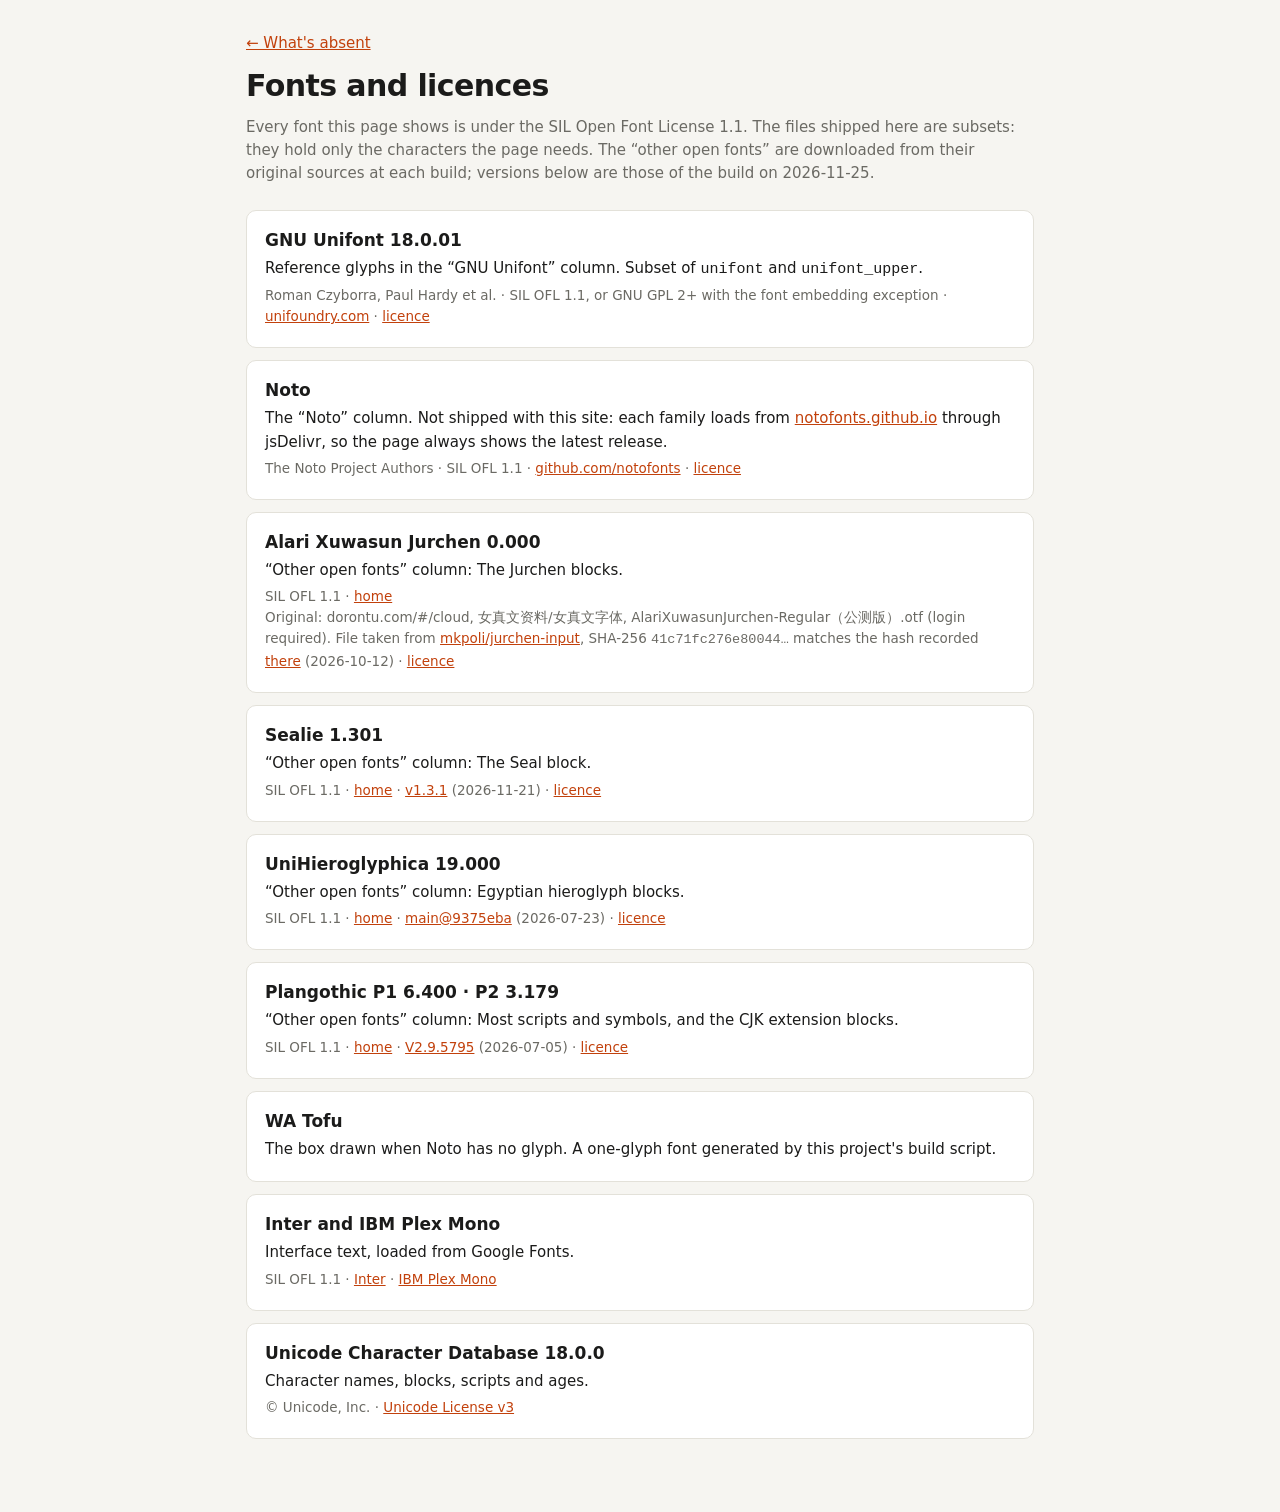
==== site/LICENSES/index.html @ 8b300b4f "Initial commit" ====
<!doctype html>
<html lang="en">
<head>
<meta charset="utf-8">
<meta name="viewport" content="width=device-width, initial-scale=1">
<title>Fonts and licences · What's absent</title>
<link rel="icon" href="../favicon.svg" type="image/svg+xml">
<style>
:root { --bg: #f6f5f1; --panel: #fff; --ink: #1b1b1a; --muted: #6b6a64; --line: #e3e1d9; --accent: #c2410c; color-scheme: light; }
@media (prefers-color-scheme: dark) {
  :root:not([data-theme="light"]) { --bg: #141413; --panel: #1d1d1b; --ink: #ecebe6; --muted: #a2a097; --line: #2f2e2a; --accent: #fb923c; color-scheme: dark; }
}
:root[data-theme="dark"] { --bg: #141413; --panel: #1d1d1b; --ink: #ecebe6; --muted: #a2a097; --line: #2f2e2a; --accent: #fb923c; color-scheme: dark; }
* { box-sizing: border-box; }
body { margin: 0; background: var(--bg); color: var(--ink); font: 15px/1.55 system-ui, -apple-system, "Segoe UI", sans-serif; }
main { max-width: 820px; margin: 0 auto; padding: 32px 16px 64px; }
a { color: var(--accent); }
h1 { font-size: 30px; letter-spacing: -0.02em; margin: 8px 0 6px; }
.lede { color: var(--muted); margin: 0 0 24px; }
section { background: var(--panel); border: 1px solid var(--line); border-radius: 10px; padding: 16px 18px; margin-bottom: 12px; }
section:target { outline: 2px solid var(--accent); }
h2 { font-size: 17px; margin: 0 0 4px; }
p { margin: 4px 0; }
.meta { color: var(--muted); font-size: 13.5px; }
</style>
</head>
<body>
<main>
  <a href="../">← What's absent</a>
  <h1>Fonts and licences</h1>
  <p class="lede">Every font this page shows is under the SIL Open Font License 1.1. The files shipped here are subsets: they hold only the characters the page needs. The “other open fonts” are downloaded from their original sources at each build; versions below are those of the build on 2026-11-25.</p>

  <section id="unifont">
    <h2>GNU Unifont 18.0.01</h2>
    <p>Reference glyphs in the “GNU Unifont” column. Subset of <code>unifont</code> and <code>unifont_upper</code>.</p>
    <p class="meta">Roman Czyborra, Paul Hardy et al. · SIL OFL 1.1, or GNU GPL 2+ with the font embedding exception · <a href="https://unifoundry.com/unifont/">unifoundry.com</a> · <a href="Unifont-OFL.txt">licence</a></p>
  </section>

  <section id="noto">
    <h2>Noto</h2>
    <p>The “Noto” column. Not shipped with this site: each family loads from <a href="https://github.com/notofonts/notofonts.github.io">notofonts.github.io</a> through jsDelivr, so the page always shows the latest release.</p>
    <p class="meta">The Noto Project Authors · SIL OFL 1.1 · <a href="https://github.com/notofonts">github.com/notofonts</a> · <a href="Noto-OFL.txt">licence</a></p>
  </section>

  <section id="alari">
    <h2>Alari Xuwasun Jurchen 0.000</h2>
    <p>“Other open fonts” column: The Jurchen blocks.</p>
    <p class="meta">SIL OFL 1.1 · <a href="https://dorontu.com/">home</a><br>Original: dorontu.com/#/cloud, 女真文资料/女真文字体, AlariXuwasunJurchen-Regular（公测版）.otf (login required). File taken from <a href="https://github.com/mkpoli/jurchen-input">mkpoli/jurchen-input</a>, SHA-256 <code>41c71fc276e80044…</code> matches the hash recorded <a href="https://github.com/mkpoli/jurchen-input/blob/main/docs/materials.md">there</a> (2026-10-12) · <a href="alari-OFL.txt">licence</a></p>
  </section>
  <section id="sealie">
    <h2>Sealie 1.301</h2>
    <p>“Other open fonts” column: The Seal block.</p>
    <p class="meta">SIL OFL 1.1 · <a href="https://github.com/iebb/Sealie">home</a> · <a href="https://github.com/iebb/Sealie/releases/tag/v1.3.1">v1.3.1</a> (2026-11-21) · <a href="sealie-OFL.txt">licence</a></p>
  </section>
  <section id="unihieroglyphica">
    <h2>UniHieroglyphica 19.000</h2>
    <p>“Other open fonts” column: Egyptian hieroglyph blocks.</p>
    <p class="meta">SIL OFL 1.1 · <a href="https://github.com/thesaurus-linguae-aegyptiae/unihieroglyphica">home</a> · <a href="https://github.com/thesaurus-linguae-aegyptiae/unihieroglyphica/tree/9375eba">main@9375eba</a> (2026-07-23) · <a href="unihieroglyphica-OFL.txt">licence</a></p>
  </section>
  <section id="plangothic">
    <h2>Plangothic P1 6.400 · P2 3.179</h2>
    <p>“Other open fonts” column: Most scripts and symbols, and the CJK extension blocks.</p>
    <p class="meta">SIL OFL 1.1 · <a href="https://github.com/Fitzgerald-Porthmouth-Koenigsegg/Plangothic_Project">home</a> · <a href="https://github.com/Fitzgerald-Porthmouth-Koenigsegg/Plangothic_Project/releases/tag/V2.9.5795">V2.9.5795</a> (2026-07-05) · <a href="plangothic-OFL.txt">licence</a></p>
  </section>
  <section id="tofu">
    <h2>WA Tofu</h2>
    <p>The box drawn when Noto has no glyph. A one-glyph font generated by this project's build script.</p>
  </section>

  <section id="ui">
    <h2>Inter and IBM Plex Mono</h2>
    <p>Interface text, loaded from Google Fonts.</p>
    <p class="meta">SIL OFL 1.1 · <a href="https://fonts.google.com/specimen/Inter">Inter</a> · <a href="https://fonts.google.com/specimen/IBM+Plex+Mono">IBM Plex Mono</a></p>
  </section>

  <section id="unicode">
    <h2>Unicode Character Database 18.0.0</h2>
    <p>Character names, blocks, scripts and ages.</p>
    <p class="meta">© Unicode, Inc. · <a href="https://www.unicode.org/license.txt">Unicode License v3</a></p>
  </section>
</main>
</body>
</html>
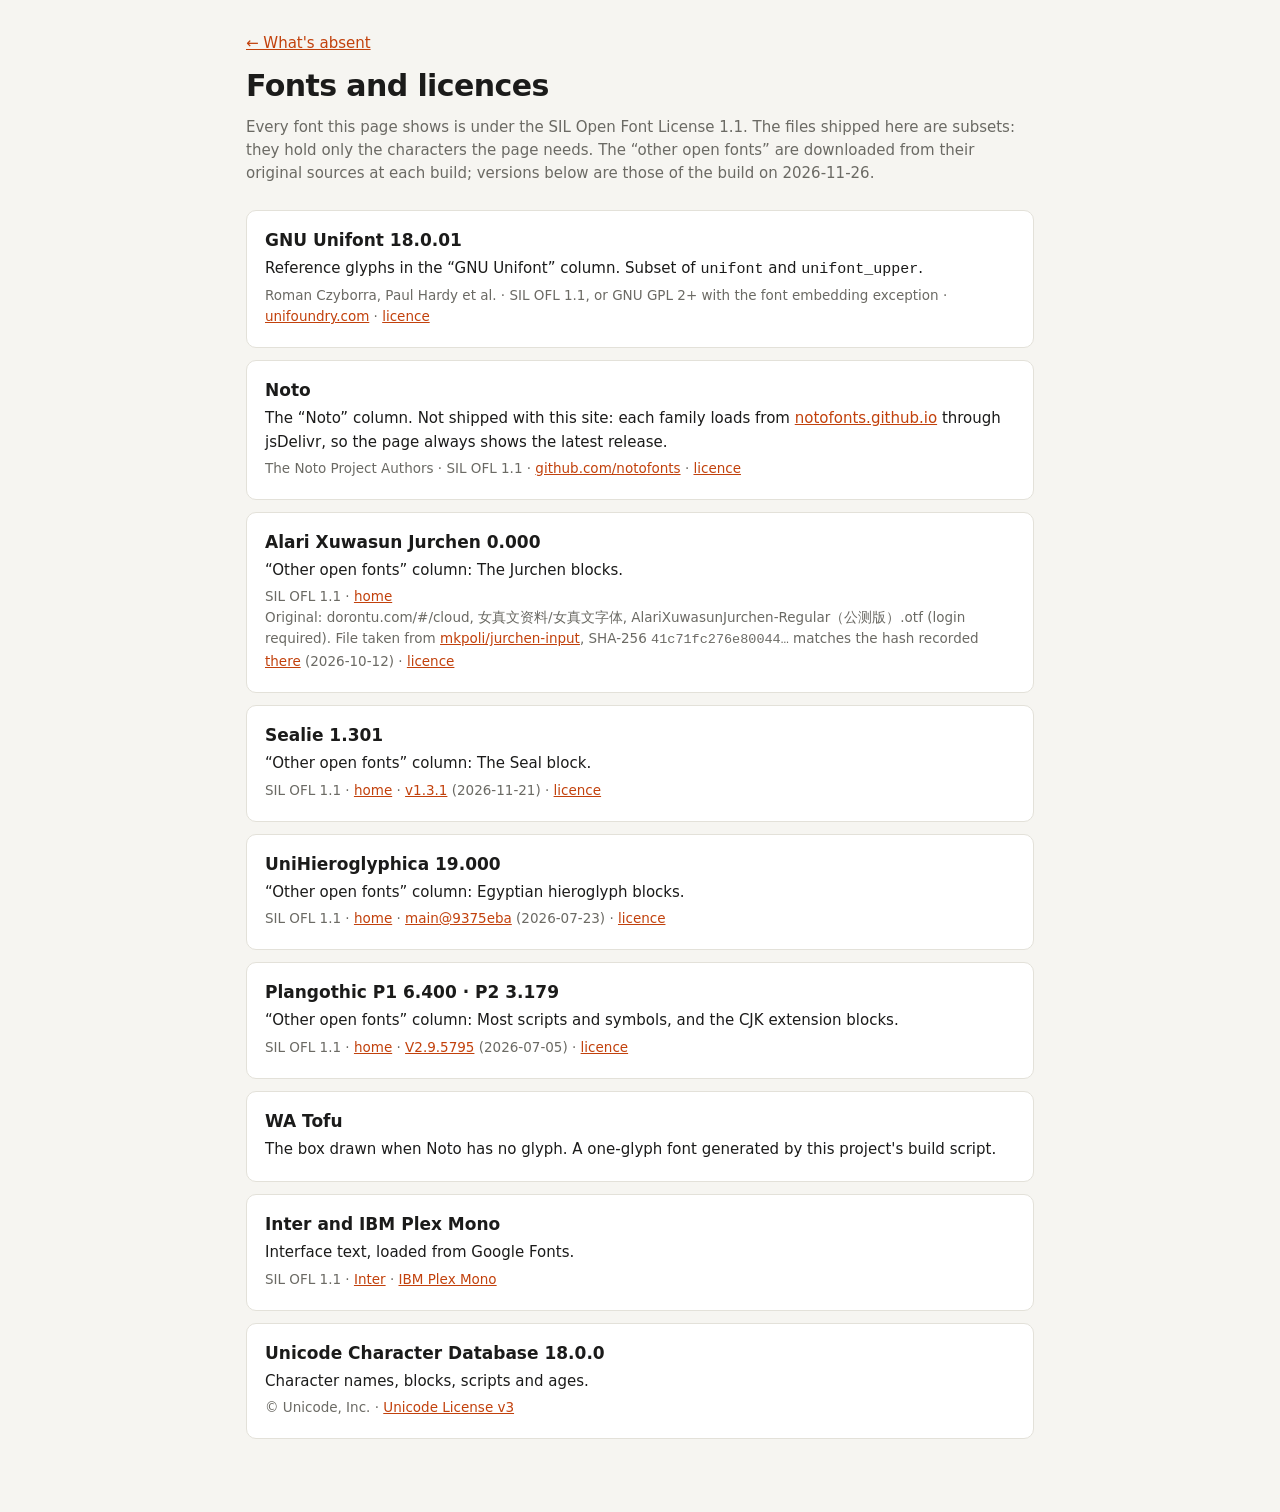
==== commit 93742f71: "Drop the Variation Selectors, Variation Selectors Supplement and Tags blocks" ====
--- a/site/LICENSES/index.html
+++ b/site/LICENSES/index.html
@@ -28,7 +28,7 @@
 <main>
   <a href="../">← What's absent</a>
   <h1>Fonts and licences</h1>
-  <p class="lede">Every font this page shows is under the SIL Open Font License 1.1. The files shipped here are subsets: they hold only the characters the page needs. The “other open fonts” are downloaded from their original sources at each build; versions below are those of the build on 2026-11-25.</p>
+  <p class="lede">Every font this page shows is under the SIL Open Font License 1.1. The files shipped here are subsets: they hold only the characters the page needs. The “other open fonts” are downloaded from their original sources at each build; versions below are those of the build on 2026-11-26.</p>
 
   <section id="unifont">
     <h2>GNU Unifont 18.0.01</h2>
